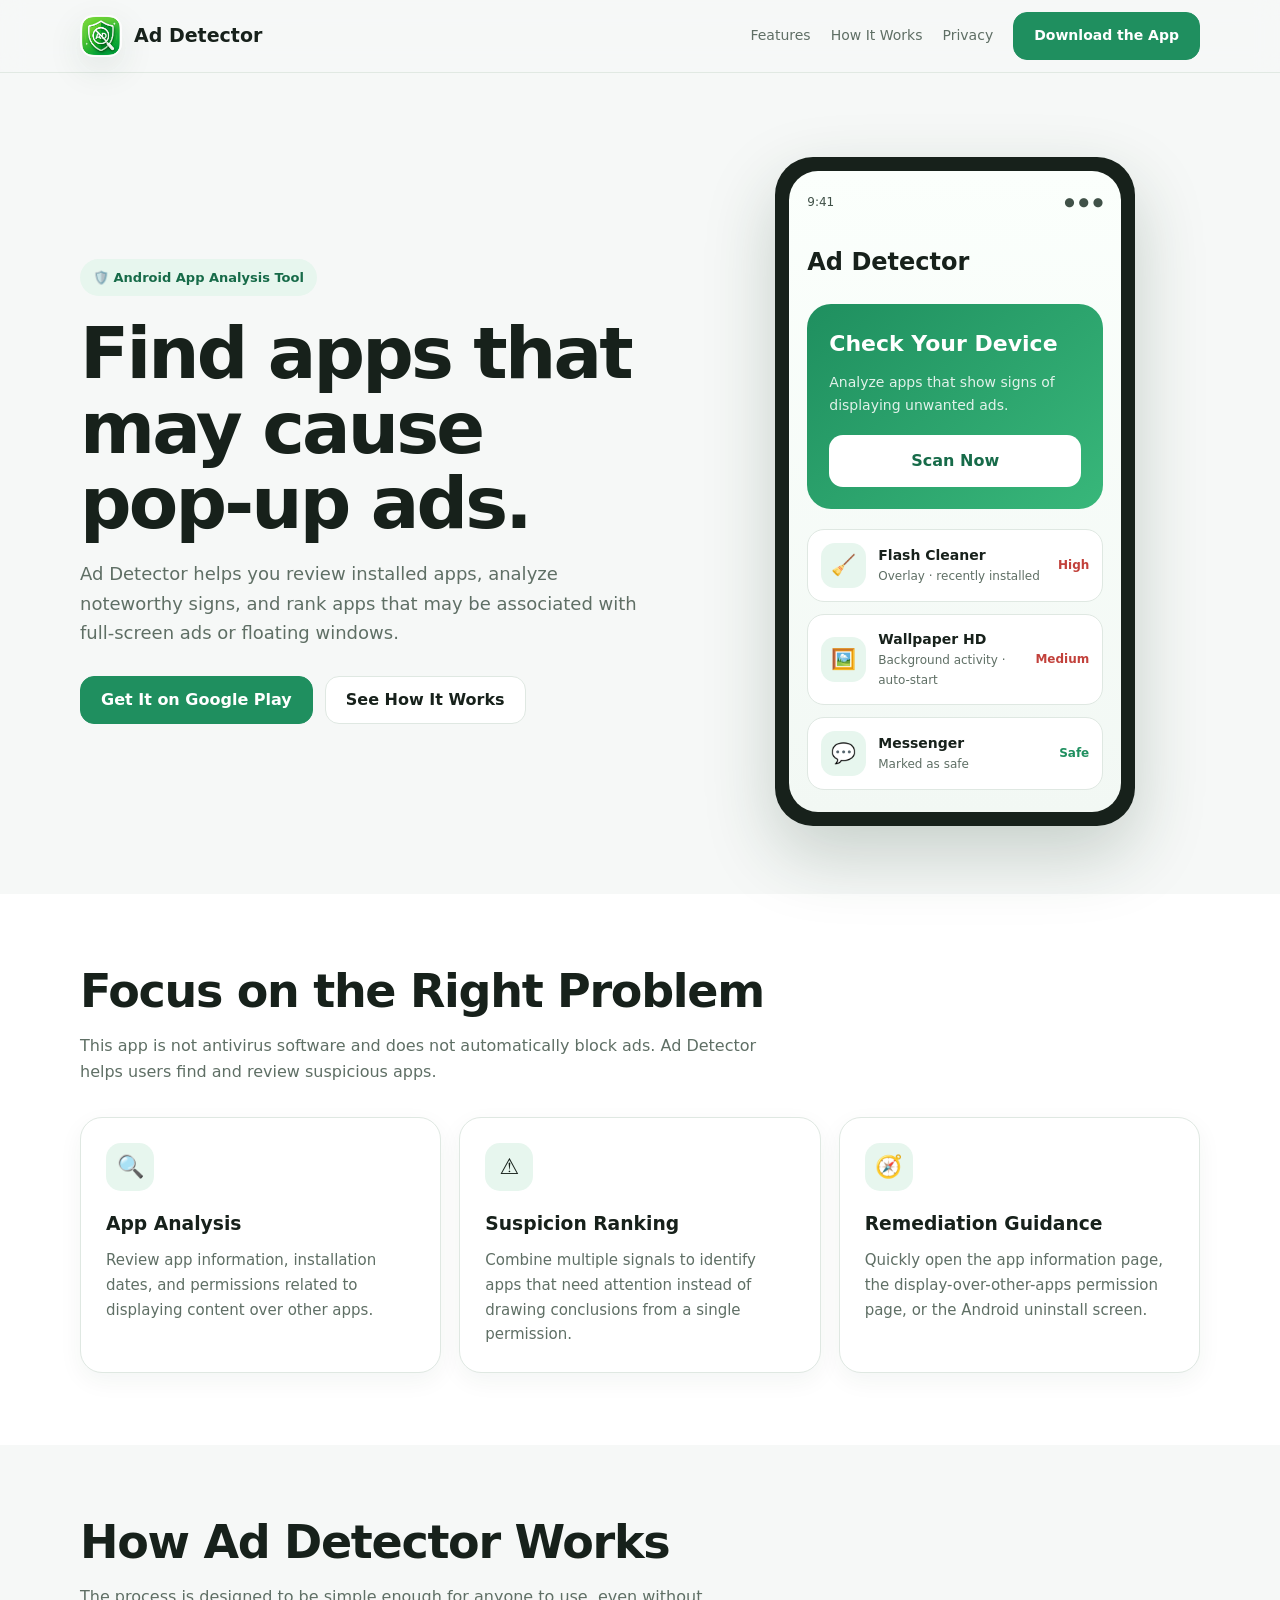
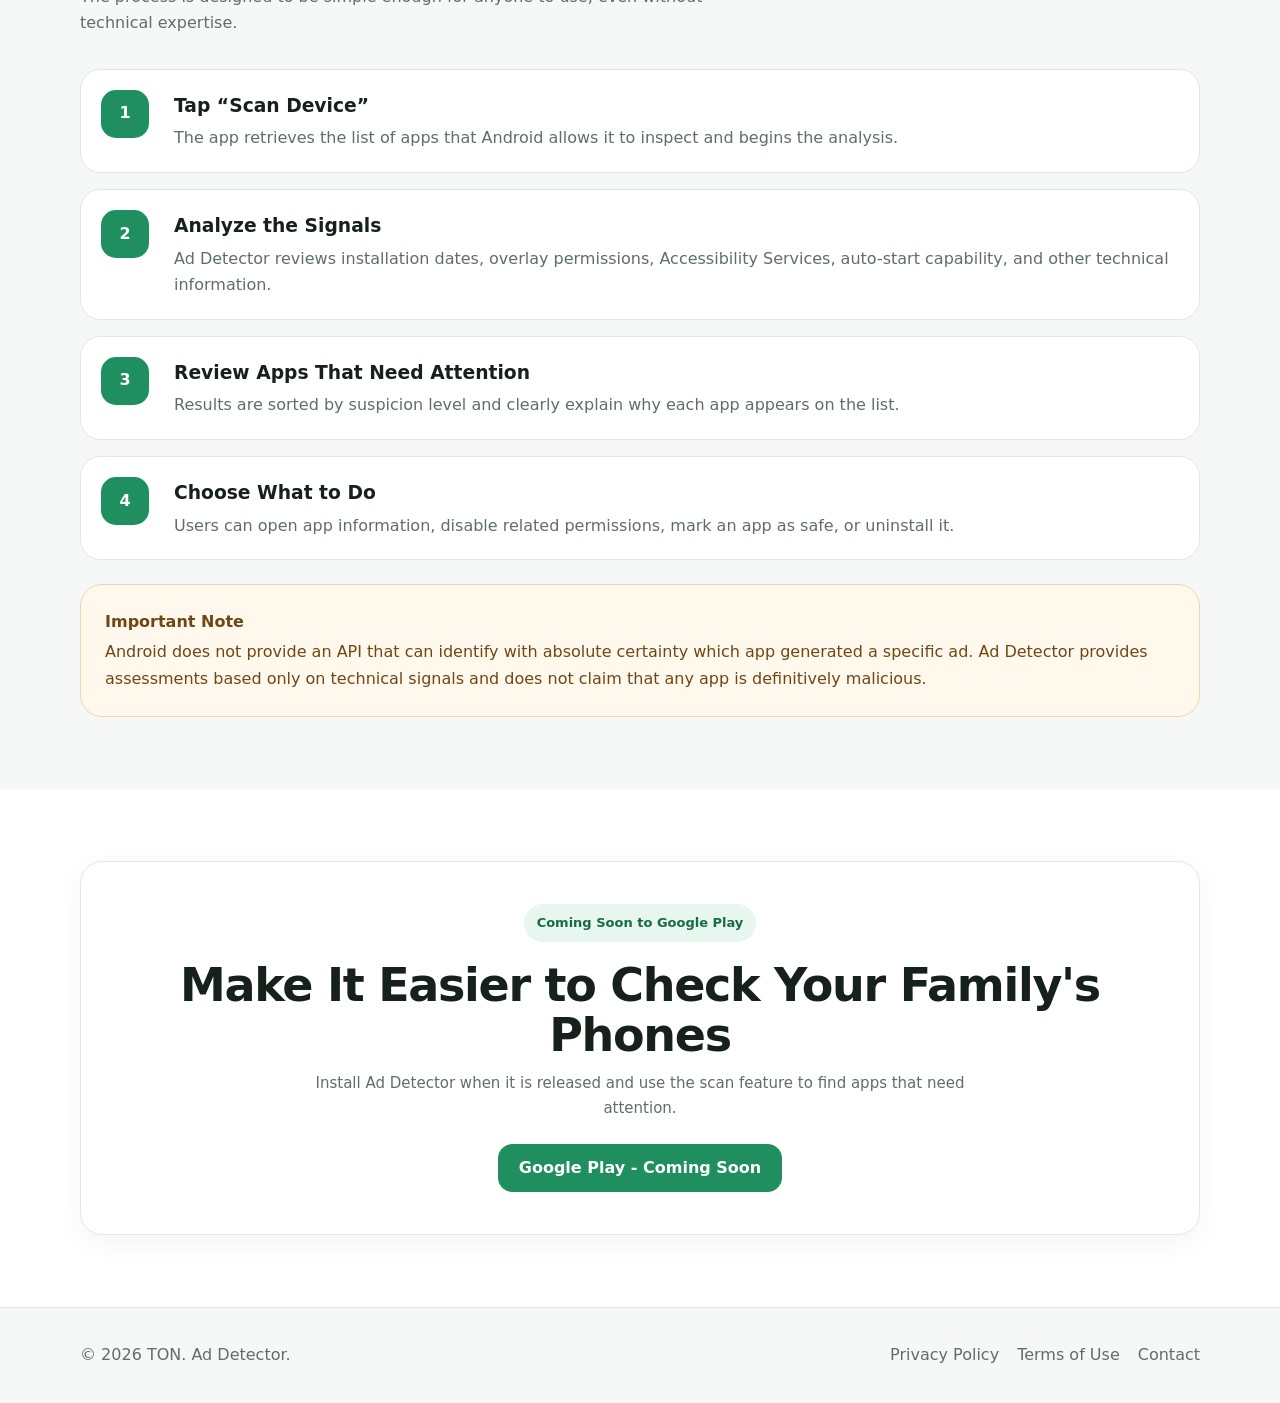
==== index.html @ 83d21034 "init project" ====
<!doctype html>
<html lang="en">
<head>
  <meta charset="utf-8">
  <meta name="viewport" content="width=device-width, initial-scale=1">
  <title>Ad Detector - Find Apps That May Cause Pop-up Ads</title>
  <meta name="description" content="Ad Detector analyzes the apps on your device and identifies apps showing suspicious signs associated with unwanted pop-up ads.">
  <link rel="icon" type="image/png" href="assets/logo.png">
  <link rel="stylesheet" href="assets/style.css">
</head>
<body>
  <nav class="nav">
    <div class="container nav-inner">
      <a class="brand" href="index.html">
        <img class="logo" src="assets/logo.png" alt="Ad Detector logo">
        <span>Ad Detector</span>
      </a>
      <div class="nav-links">
        <a href="#features">Features</a>
        <a href="#how">How It Works</a>
        <a href="privacy.html">Privacy</a>
        <a class="btn btn-primary" href="#download">Download the App</a>
      </div>
    </div>
  </nav>

  <main>
    <section class="hero">
      <div class="container hero-grid">
        <div>
          <span class="badge">🛡️ Android App Analysis Tool</span>
          <h1>Find apps that may cause pop-up ads.</h1>
          <p>
            Ad Detector helps you review installed apps, analyze noteworthy signs,
            and rank apps that may be associated with full-screen ads or floating windows.
          </p>
          <div class="actions">
            <a class="btn btn-primary" href="#download">Get It on Google Play</a>
            <a class="btn btn-secondary" href="#how">See How It Works</a>
          </div>
        </div>

        <div class="phone" aria-label="Ad Detector interface preview">
          <div class="phone-screen">
            <div class="phone-top"><span>9:41</span><span>● ● ●</span></div>
            <div class="app-title">Ad Detector</div>
            <div class="scan-card">
              <strong>Check Your Device</strong>
              <p>Analyze apps that show signs of displaying unwanted ads.</p>
              <div class="scan-button">Scan Now</div>
            </div>
            <div class="mini-list">
              <div class="mini-item">
                <div class="mini-icon">🧹</div>
                <div>
                  <div class="mini-title">Flash Cleaner</div>
                  <div class="mini-sub">Overlay · recently installed</div>
                </div>
                <div class="risk">High</div>
              </div>
              <div class="mini-item">
                <div class="mini-icon">🖼️</div>
                <div>
                  <div class="mini-title">Wallpaper HD</div>
                  <div class="mini-sub">Background activity · auto-start</div>
                </div>
                <div class="risk">Medium</div>
              </div>
              <div class="mini-item">
                <div class="mini-icon">💬</div>
                <div>
                  <div class="mini-title">Messenger</div>
                  <div class="mini-sub">Marked as safe</div>
                </div>
                <div style="font-size:12px;font-weight:800;color:#1f8f5f">Safe</div>
              </div>
            </div>
          </div>
        </div>
      </div>
    </section>

    <section id="features" class="section section-white">
      <div class="container">
        <div class="section-head">
          <h2>Focus on the Right Problem</h2>
          <p>This app is not antivirus software and does not automatically block ads. Ad Detector helps users find and review suspicious apps.</p>
        </div>
        <div class="cards">
          <div class="card">
            <div class="card-icon">🔍</div>
            <h3>App Analysis</h3>
            <p>Review app information, installation dates, and permissions related to displaying content over other apps.</p>
          </div>
          <div class="card">
            <div class="card-icon">⚠️</div>
            <h3>Suspicion Ranking</h3>
            <p>Combine multiple signals to identify apps that need attention instead of drawing conclusions from a single permission.</p>
          </div>
          <div class="card">
            <div class="card-icon">🧭</div>
            <h3>Remediation Guidance</h3>
            <p>Quickly open the app information page, the display-over-other-apps permission page, or the Android uninstall screen.</p>
          </div>
        </div>
      </div>
    </section>

    <section id="how" class="section">
      <div class="container">
        <div class="section-head">
          <h2>How Ad Detector Works</h2>
          <p>The process is designed to be simple enough for anyone to use, even without technical expertise.</p>
        </div>
        <div class="steps">
          <div class="step">
            <div>
              <h3>Tap “Scan Device”</h3>
              <p>The app retrieves the list of apps that Android allows it to inspect and begins the analysis.</p>
            </div>
          </div>
          <div class="step">
            <div>
              <h3>Analyze the Signals</h3>
              <p>Ad Detector reviews installation dates, overlay permissions, Accessibility Services, auto-start capability, and other technical information.</p>
            </div>
          </div>
          <div class="step">
            <div>
              <h3>Review Apps That Need Attention</h3>
              <p>Results are sorted by suspicion level and clearly explain why each app appears on the list.</p>
            </div>
          </div>
          <div class="step">
            <div>
              <h3>Choose What to Do</h3>
              <p>Users can open app information, disable related permissions, mark an app as safe, or uninstall it.</p>
            </div>
          </div>
        </div>

        <div class="notice" style="margin-top:24px">
          <strong>Important Note</strong>
          Android does not provide an API that can identify with absolute certainty which app generated a specific ad.
          Ad Detector provides assessments based only on technical signals and does not claim that any app is definitively malicious.
        </div>
      </div>
    </section>

    <section id="download" class="section section-white">
      <div class="container">
        <div class="card" style="text-align:center;padding:42px">
          <span class="badge">Coming Soon to Google Play</span>
          <h2 style="margin:18px 0 10px">Make It Easier to Check Your Family's Phones</h2>
          <p class="lead" style="max-width:720px;margin:0 auto 24px">
            Install Ad Detector when it is released and use the scan feature to find apps that need attention.
          </p>
          <a class="btn btn-primary" href="#" aria-disabled="true">Google Play - Coming Soon</a>
        </div>
      </div>
    </section>
  </main>

  <footer class="footer">
    <div class="container footer-inner">
      <div>© 2026 TON. Ad Detector.</div>
      <div class="footer-links">
        <a href="privacy.html">Privacy Policy</a>
        <a href="terms.html">Terms of Use</a>
        <a href="mailto:toandv5@gmail.com">Contact</a>
      </div>
    </div>
  </footer>
</body>
</html>
---- assets/style.css ----
:root {
  --bg: #f6f8f7;
  --surface: #ffffff;
  --text: #17211b;
  --muted: #5f6f65;
  --primary: #1f8f5f;
  --primary-dark: #176b49;
  --accent: #e7f6ee;
  --warning: #d97706;
  --danger: #c2413b;
  --border: #dfe8e2;
  --shadow: 0 12px 35px rgba(29, 73, 50, .10);
}

* { box-sizing: border-box; }
html { scroll-behavior: smooth; }
body {
  margin: 0;
  font-family: Inter, ui-sans-serif, system-ui, -apple-system, BlinkMacSystemFont, "Segoe UI", sans-serif;
  color: var(--text);
  background: var(--bg);
  line-height: 1.65;
}
a { color: inherit; text-decoration: none; }
img { max-width: 100%; }

.container {
  width: min(1120px, calc(100% - 32px));
  margin: 0 auto;
}

.nav {
  position: sticky;
  top: 0;
  z-index: 20;
  backdrop-filter: blur(12px);
  background: rgba(246,248,247,.88);
  border-bottom: 1px solid rgba(223,232,226,.9);
}
.nav-inner {
  height: 72px;
  display: flex;
  align-items: center;
  justify-content: space-between;
  gap: 20px;
}
.brand {
  display: flex;
  align-items: center;
  gap: 12px;
  font-weight: 800;
  font-size: 19px;
}
.logo {
  width: 42px;
  height: 42px;
  border-radius: 14px;
  display: block;
  object-fit: cover;
  box-shadow: var(--shadow);
}
.nav-links {
  display: flex;
  align-items: center;
  gap: 20px;
  color: var(--muted);
  font-size: 14px;
}
.nav-links a:hover { color: var(--primary); }

.hero {
  padding: 84px 0 68px;
}
.hero-grid {
  display: grid;
  grid-template-columns: 1.08fr .92fr;
  align-items: center;
  gap: 56px;
}
.badge {
  display: inline-flex;
  align-items: center;
  gap: 8px;
  padding: 8px 13px;
  border-radius: 999px;
  color: var(--primary-dark);
  background: var(--accent);
  font-size: 13px;
  font-weight: 700;
}
h1 {
  margin: 20px 0 18px;
  font-size: clamp(42px, 6vw, 72px);
  line-height: 1.04;
  letter-spacing: -2.8px;
}
.hero p {
  margin: 0 0 28px;
  color: var(--muted);
  font-size: 18px;
  max-width: 680px;
}
.actions {
  display: flex;
  flex-wrap: wrap;
  gap: 12px;
}
.btn {
  min-height: 48px;
  padding: 0 20px;
  border-radius: 14px;
  display: inline-flex;
  align-items: center;
  justify-content: center;
  font-weight: 750;
  border: 1px solid var(--border);
}
.btn-primary {
  color: #fff;
  background: var(--primary);
  border-color: var(--primary);
}
.btn-primary:hover { background: var(--primary-dark); }
.btn-secondary {
  color: var(--text);
  background: var(--surface);
}
.btn-secondary:hover { border-color: var(--primary); }

.phone {
  width: min(360px, 100%);
  margin: auto;
  padding: 14px;
  border-radius: 38px;
  background: #17211b;
  box-shadow: 0 28px 70px rgba(26,62,43,.22);
}
.phone-screen {
  min-height: 610px;
  padding: 22px 18px;
  border-radius: 29px;
  background: linear-gradient(180deg, #fbfffc, #f2f8f4);
}
.phone-top {
  display: flex;
  justify-content: space-between;
  color: #405148;
  font-size: 12px;
}
.app-title {
  margin-top: 30px;
  font-size: 24px;
  font-weight: 800;
}
.scan-card {
  margin-top: 22px;
  padding: 22px;
  border-radius: 24px;
  color: white;
  background: linear-gradient(140deg, var(--primary), #38b77a);
}
.scan-card strong { font-size: 22px; display: block; }
.scan-card p { color: rgba(255,255,255,.86); font-size: 14px; margin: 8px 0 18px; }
.scan-button {
  padding: 13px 18px;
  border-radius: 14px;
  color: var(--primary-dark);
  background: #fff;
  text-align: center;
  font-weight: 800;
}
.mini-list { margin-top: 20px; display: grid; gap: 12px; }
.mini-item {
  display: grid;
  grid-template-columns: 45px 1fr auto;
  align-items: center;
  gap: 12px;
  padding: 13px;
  border: 1px solid var(--border);
  background: white;
  border-radius: 17px;
}
.mini-icon {
  width: 45px; height: 45px; border-radius: 14px;
  display: grid; place-items: center;
  background: var(--accent); font-size: 20px;
}
.mini-title { font-weight: 800; font-size: 14px; }
.mini-sub { color: var(--muted); font-size: 12px; }
.risk { font-size: 12px; font-weight: 800; color: var(--danger); }

.section { padding: 72px 0; }
.section-white { background: white; }
.section-head { max-width: 700px; margin-bottom: 32px; }
.section h2 {
  margin: 0 0 12px;
  font-size: clamp(30px, 4vw, 46px);
  line-height: 1.1;
  letter-spacing: -1.3px;
}
.section-head p, .lead { color: var(--muted); }

.cards {
  display: grid;
  grid-template-columns: repeat(3, 1fr);
  gap: 18px;
}
.card {
  padding: 25px;
  border: 1px solid var(--border);
  border-radius: 22px;
  background: var(--surface);
  box-shadow: 0 8px 25px rgba(25,63,42,.05);
}
.card-icon {
  width: 48px; height: 48px;
  border-radius: 15px;
  display: grid; place-items: center;
  background: var(--accent);
  font-size: 22px;
}
.card h3 { margin: 18px 0 8px; }
.card p { margin: 0; color: var(--muted); font-size: 15px; }

.steps {
  counter-reset: step;
  display: grid;
  gap: 16px;
}
.step {
  display: grid;
  grid-template-columns: 55px 1fr;
  gap: 18px;
  align-items: start;
  padding: 20px;
  border-radius: 20px;
  background: var(--surface);
  border: 1px solid var(--border);
}
.step::before {
  counter-increment: step;
  content: counter(step);
  width: 48px; height: 48px;
  display: grid; place-items: center;
  border-radius: 15px;
  color: white; background: var(--primary);
  font-weight: 850;
}
.step h3 { margin: 1px 0 4px; }
.step p { margin: 0; color: var(--muted); }

.notice {
  padding: 24px;
  border-radius: 22px;
  border: 1px solid #f2d5ab;
  background: #fff9ed;
  color: #714614;
}
.notice strong { display: block; margin-bottom: 4px; }

.footer {
  padding: 34px 0;
  color: var(--muted);
  border-top: 1px solid var(--border);
}
.footer-inner {
  display: flex;
  justify-content: space-between;
  gap: 20px;
  flex-wrap: wrap;
}
.footer-links { display: flex; gap: 18px; }

.page-header {
  padding: 64px 0 28px;
}
.page-header h1 {
  font-size: clamp(38px, 5vw, 58px);
  margin-bottom: 10px;
}
.legal {
  padding-bottom: 70px;
}
.legal article {
  padding: 34px;
  border-radius: 24px;
  border: 1px solid var(--border);
  background: var(--surface);
}
.legal h2 { margin-top: 34px; font-size: 24px; }
.legal h2:first-child { margin-top: 0; }
.legal p, .legal li { color: #44534a; }
.legal ul { padding-left: 22px; }

@media (max-width: 860px) {
  .hero-grid { grid-template-columns: 1fr; }
  .hero { padding-top: 56px; }
  .cards { grid-template-columns: 1fr; }
  .nav-links a:not(.btn) { display: none; }
}
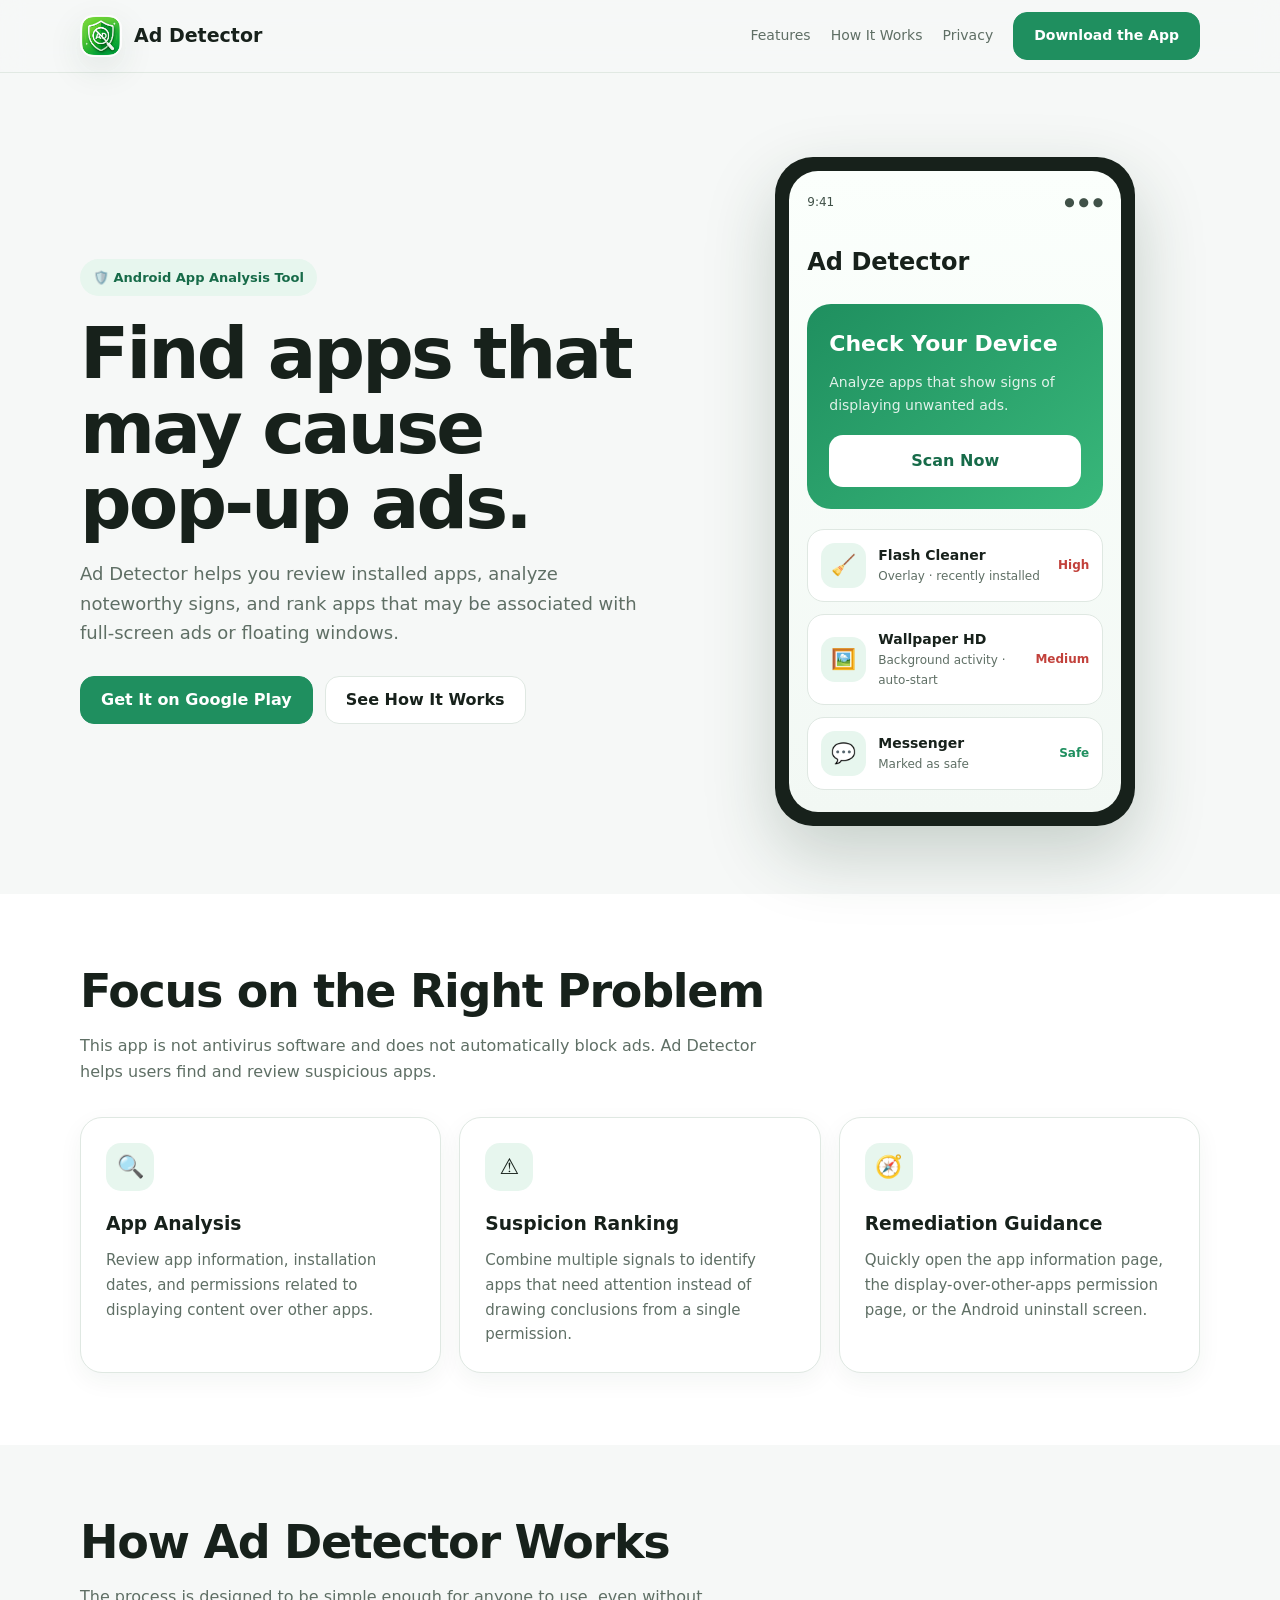
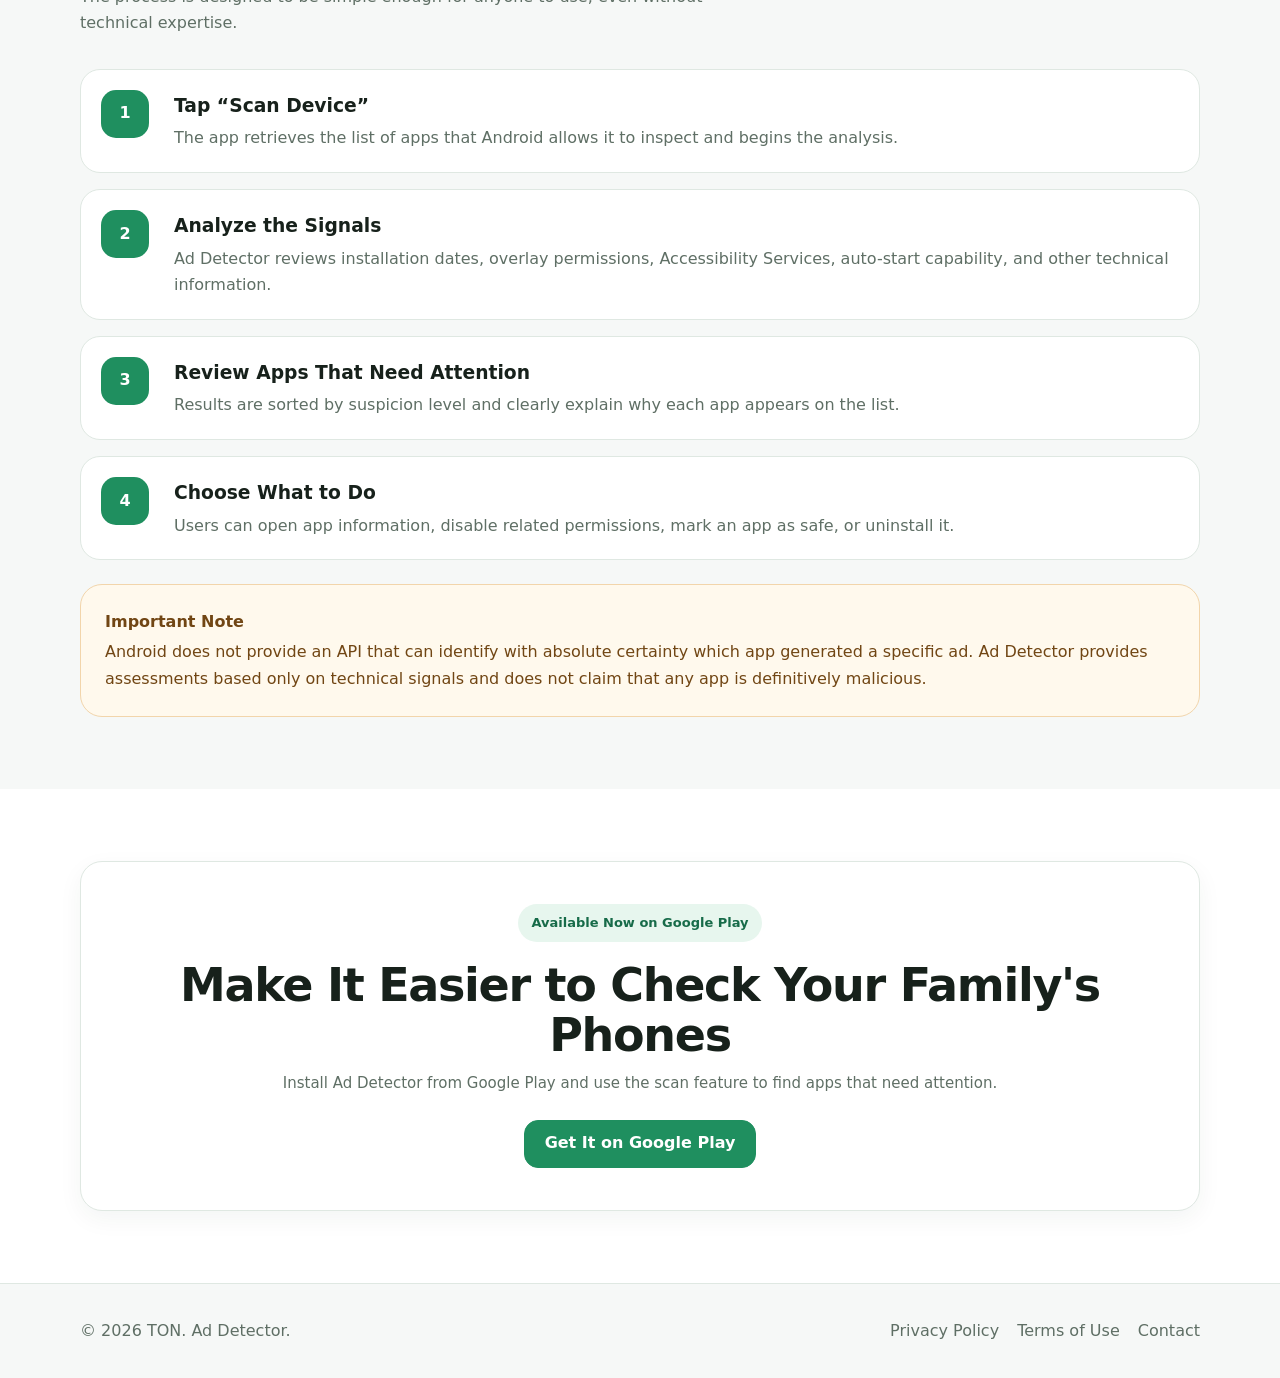
==== commit 3f229583: "Update website for Google Play release" ====
--- a/index.html
+++ b/index.html
@@ -19,7 +19,7 @@
         <a href="#features">Features</a>
         <a href="#how">How It Works</a>
         <a href="privacy.html">Privacy</a>
-        <a class="btn btn-primary" href="#download">Download the App</a>
+        <a class="btn btn-primary" href="https://play.google.com/store/apps/details?id=com.ton.addetector">Download the App</a>
       </div>
     </div>
   </nav>
@@ -35,7 +35,7 @@
             and rank apps that may be associated with full-screen ads or floating windows.
           </p>
           <div class="actions">
-            <a class="btn btn-primary" href="#download">Get It on Google Play</a>
+            <a class="btn btn-primary" href="https://play.google.com/store/apps/details?id=com.ton.addetector">Get It on Google Play</a>
             <a class="btn btn-secondary" href="#how">See How It Works</a>
           </div>
         </div>
@@ -150,12 +150,12 @@
     <section id="download" class="section section-white">
       <div class="container">
         <div class="card" style="text-align:center;padding:42px">
-          <span class="badge">Coming Soon to Google Play</span>
+          <span class="badge">Available Now on Google Play</span>
           <h2 style="margin:18px 0 10px">Make It Easier to Check Your Family's Phones</h2>
           <p class="lead" style="max-width:720px;margin:0 auto 24px">
-            Install Ad Detector when it is released and use the scan feature to find apps that need attention.
+            Install Ad Detector from Google Play and use the scan feature to find apps that need attention.
           </p>
-          <a class="btn btn-primary" href="#" aria-disabled="true">Google Play - Coming Soon</a>
+          <a class="btn btn-primary" href="https://play.google.com/store/apps/details?id=com.ton.addetector">Get It on Google Play</a>
         </div>
       </div>
     </section>
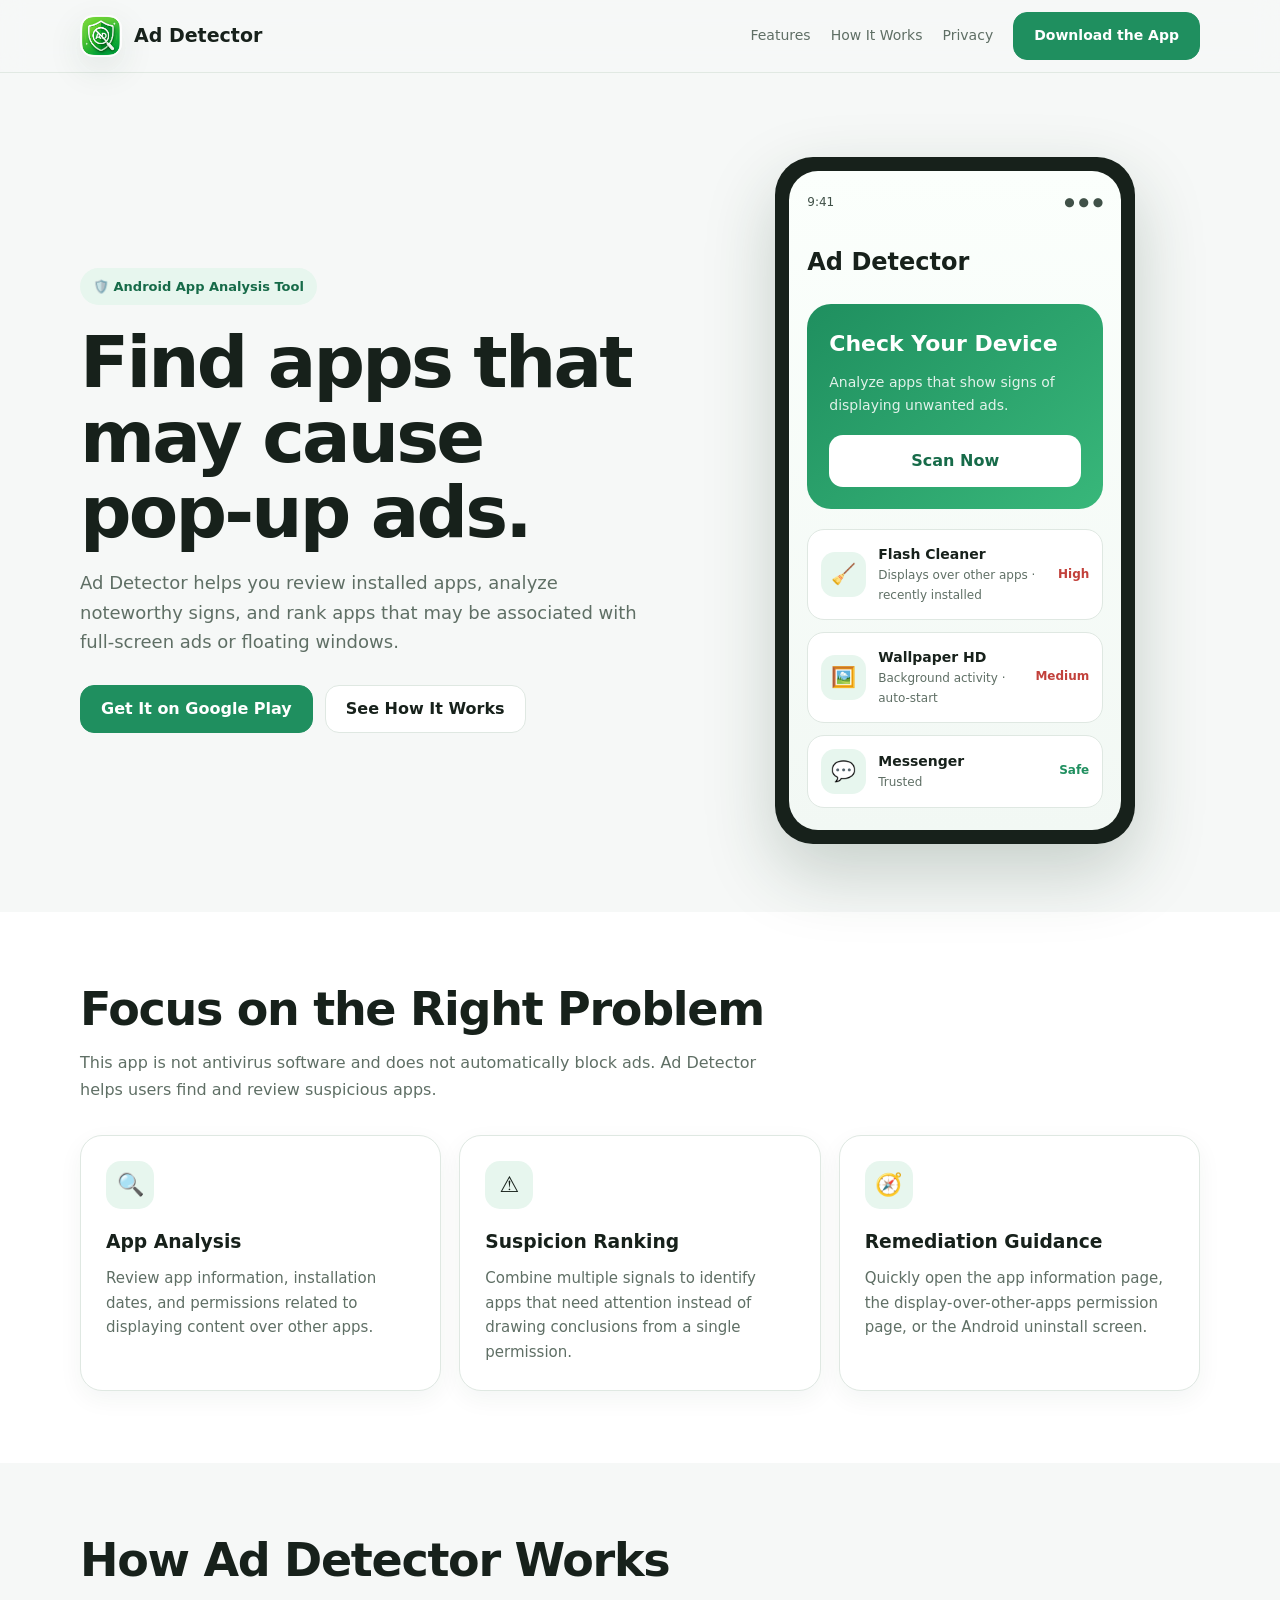
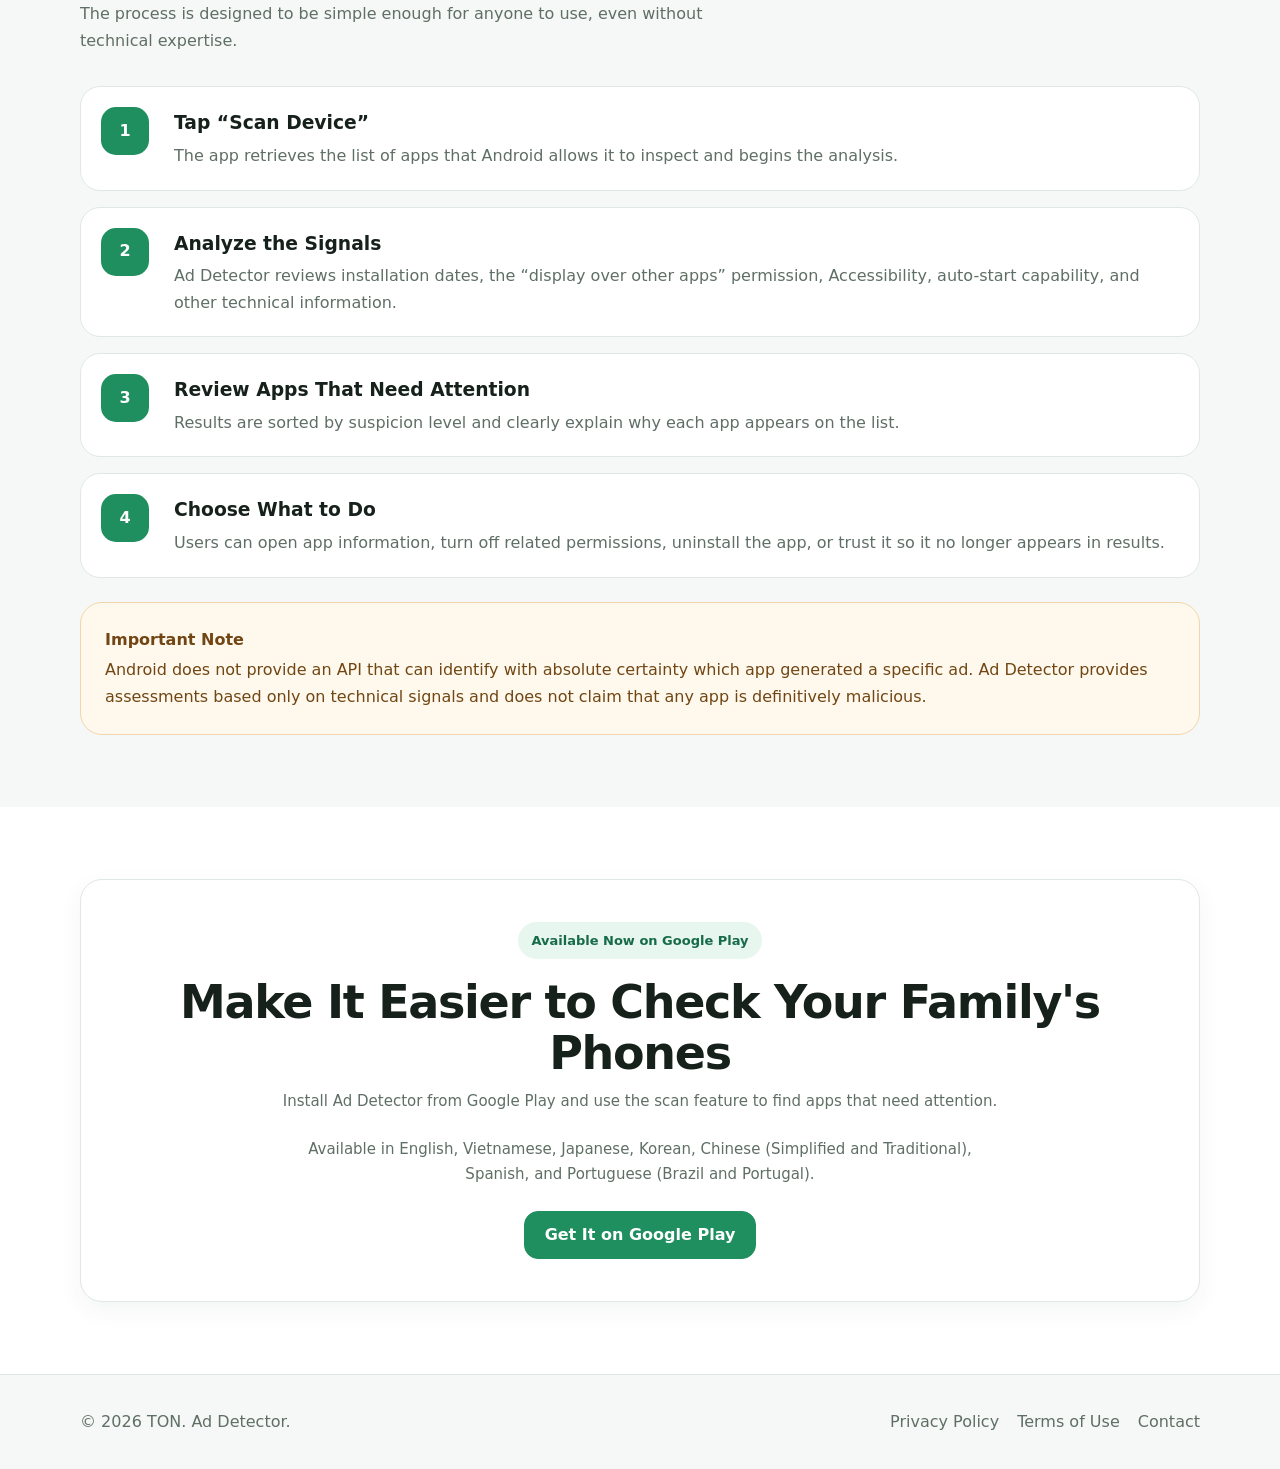
==== commit 97598192: "Update privacy policy and site for the next app release - Privacy: document HIDE_OVERLAY_WINDOWS and" ====
--- a/index.html
+++ b/index.html
@@ -54,7 +54,7 @@
                 <div class="mini-icon">🧹</div>
                 <div>
                   <div class="mini-title">Flash Cleaner</div>
-                  <div class="mini-sub">Overlay · recently installed</div>
+                  <div class="mini-sub">Displays over other apps · recently installed</div>
                 </div>
                 <div class="risk">High</div>
               </div>
@@ -70,7 +70,7 @@
                 <div class="mini-icon">💬</div>
                 <div>
                   <div class="mini-title">Messenger</div>
-                  <div class="mini-sub">Marked as safe</div>
+                  <div class="mini-sub">Trusted</div>
                 </div>
                 <div style="font-size:12px;font-weight:800;color:#1f8f5f">Safe</div>
               </div>
@@ -122,7 +122,7 @@
           <div class="step">
             <div>
               <h3>Analyze the Signals</h3>
-              <p>Ad Detector reviews installation dates, overlay permissions, Accessibility Services, auto-start capability, and other technical information.</p>
+              <p>Ad Detector reviews installation dates, the “display over other apps” permission, Accessibility, auto-start capability, and other technical information.</p>
             </div>
           </div>
           <div class="step">
@@ -134,7 +134,7 @@
           <div class="step">
             <div>
               <h3>Choose What to Do</h3>
-              <p>Users can open app information, disable related permissions, mark an app as safe, or uninstall it.</p>
+              <p>Users can open app information, turn off related permissions, uninstall the app, or trust it so it no longer appears in results.</p>
             </div>
           </div>
         </div>
@@ -155,6 +155,9 @@
           <p class="lead" style="max-width:720px;margin:0 auto 24px">
             Install Ad Detector from Google Play and use the scan feature to find apps that need attention.
           </p>
+          <p style="margin:0 auto 24px;max-width:720px">
+            Available in English, Vietnamese, Japanese, Korean, Chinese (Simplified and Traditional), Spanish, and Portuguese (Brazil and Portugal).
+          </p>
           <a class="btn btn-primary" href="https://play.google.com/store/apps/details?id=com.ton.addetector">Get It on Google Play</a>
         </div>
       </div>
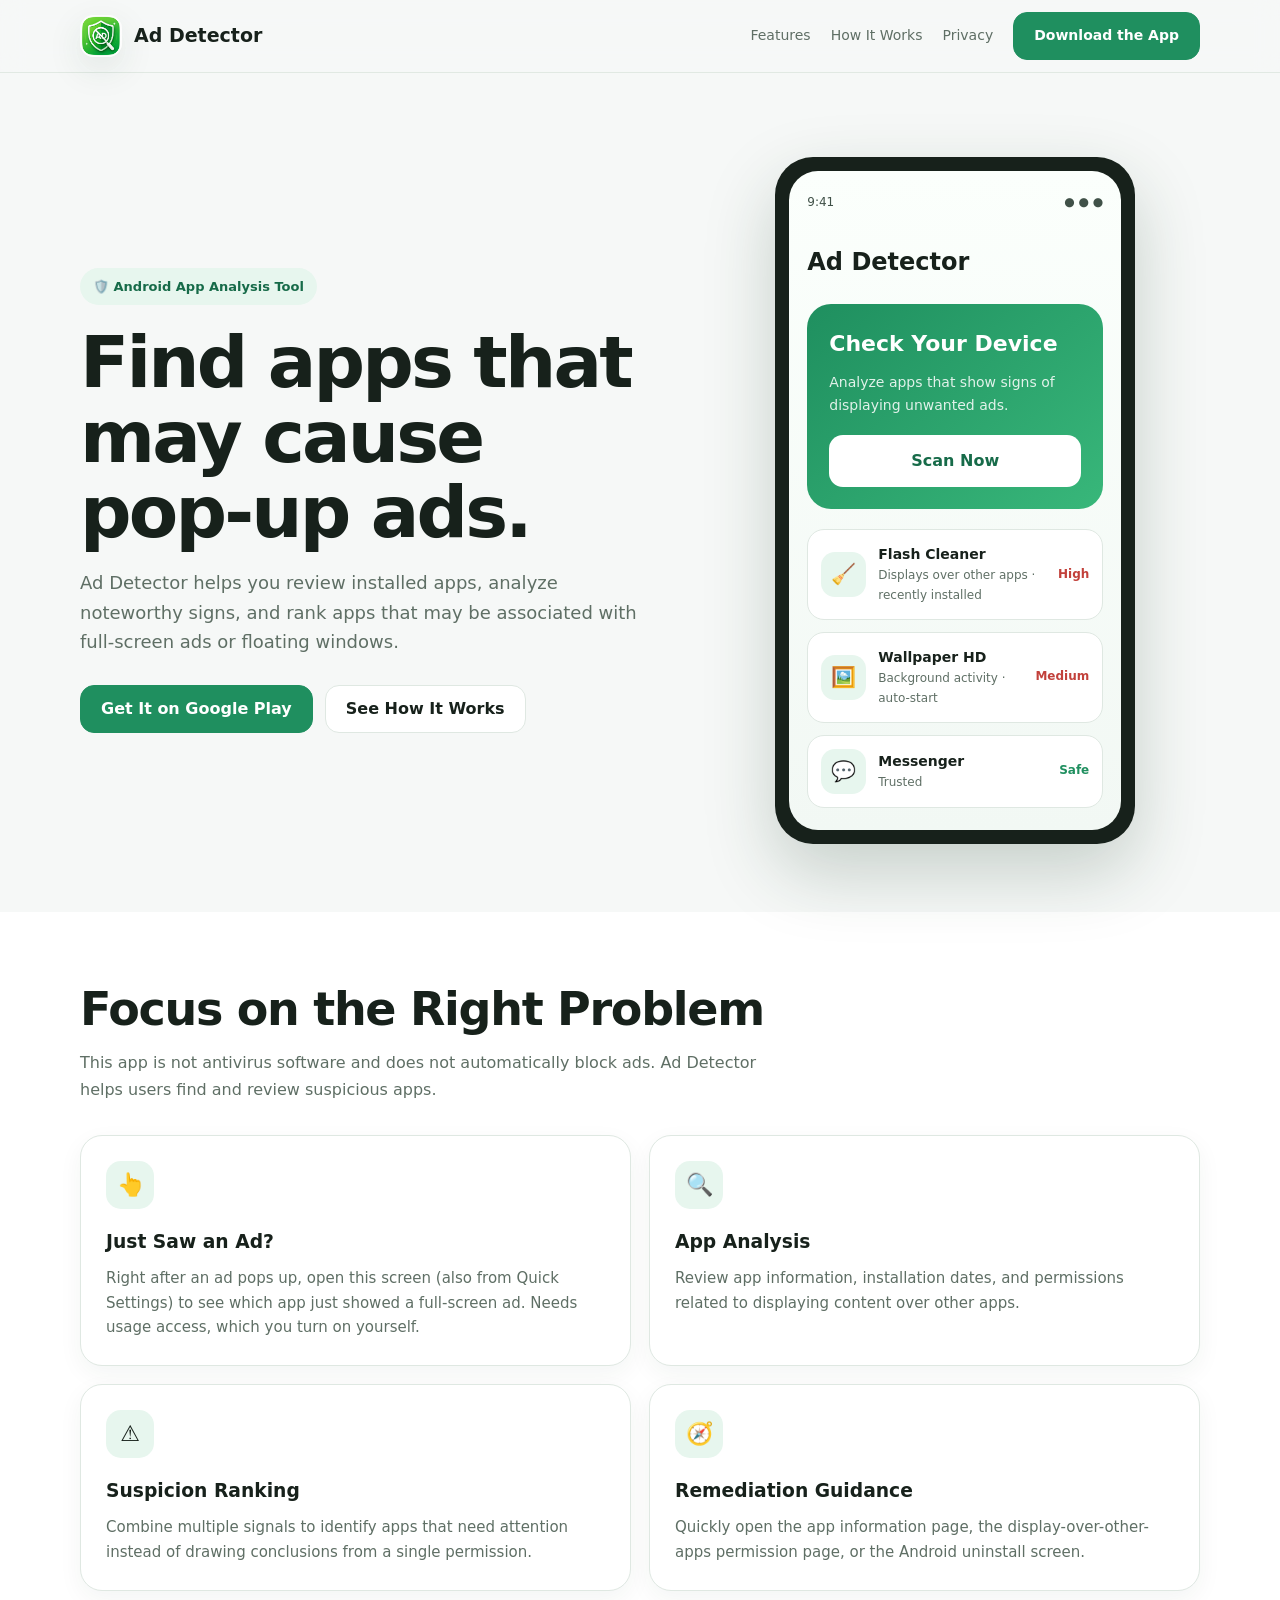
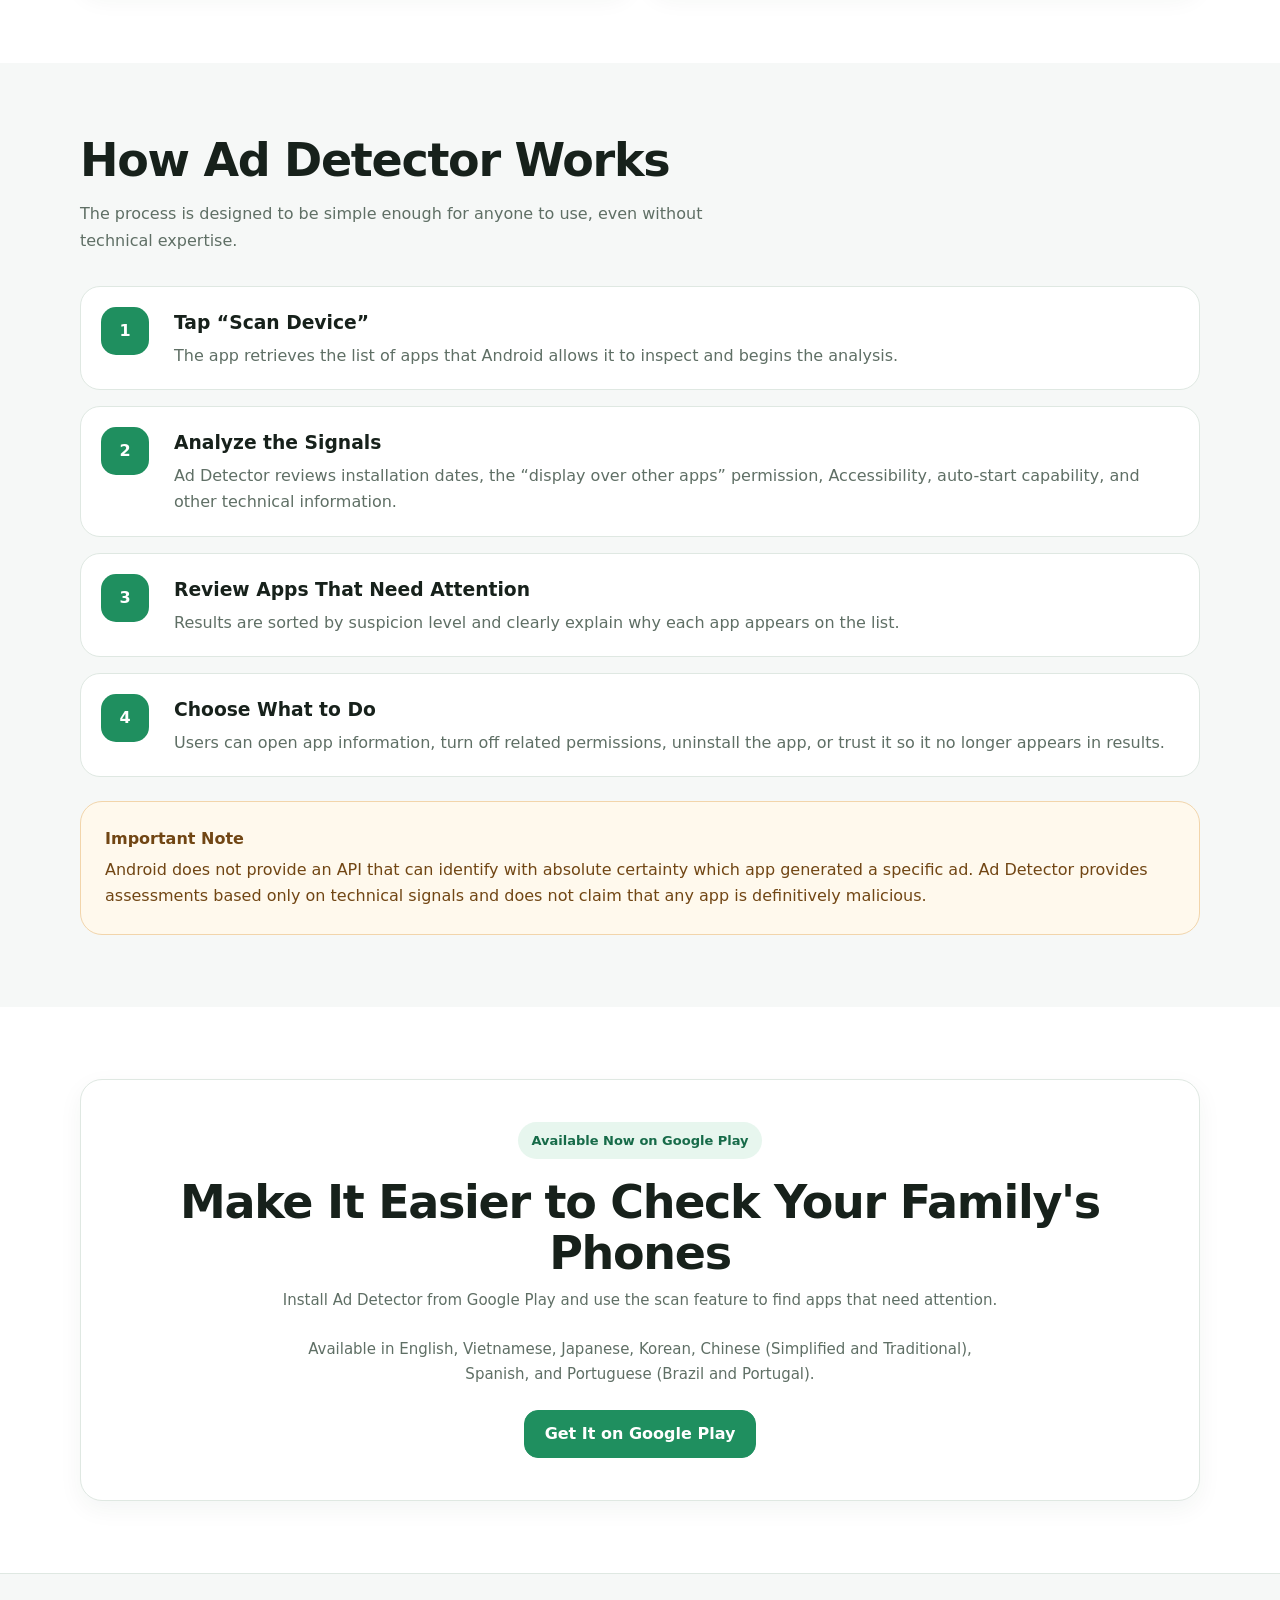
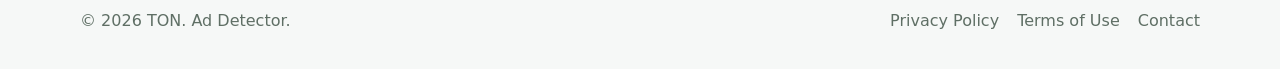
==== commit 05c84be8: "Document usage access and the Quick Settings tile for 1.4.0 Privacy policy: PACKAGE_USAGE_STATS is o" ====
--- a/index.html
+++ b/index.html
@@ -88,6 +88,11 @@
         </div>
         <div class="cards">
           <div class="card">
+            <div class="card-icon">👆</div>
+            <h3>Just Saw an Ad?</h3>
+            <p>Right after an ad pops up, open this screen (also from Quick Settings) to see which app just showed a full-screen ad. Needs usage access, which you turn on yourself.</p>
+          </div>
+          <div class="card">
             <div class="card-icon">🔍</div>
             <h3>App Analysis</h3>
             <p>Review app information, installation dates, and permissions related to displaying content over other apps.</p>
--- a/assets/style.css
+++ b/assets/style.css
@@ -203,7 +203,7 @@
 
 .cards {
   display: grid;
-  grid-template-columns: repeat(3, 1fr);
+  grid-template-columns: repeat(2, 1fr);
   gap: 18px;
 }
 .card {
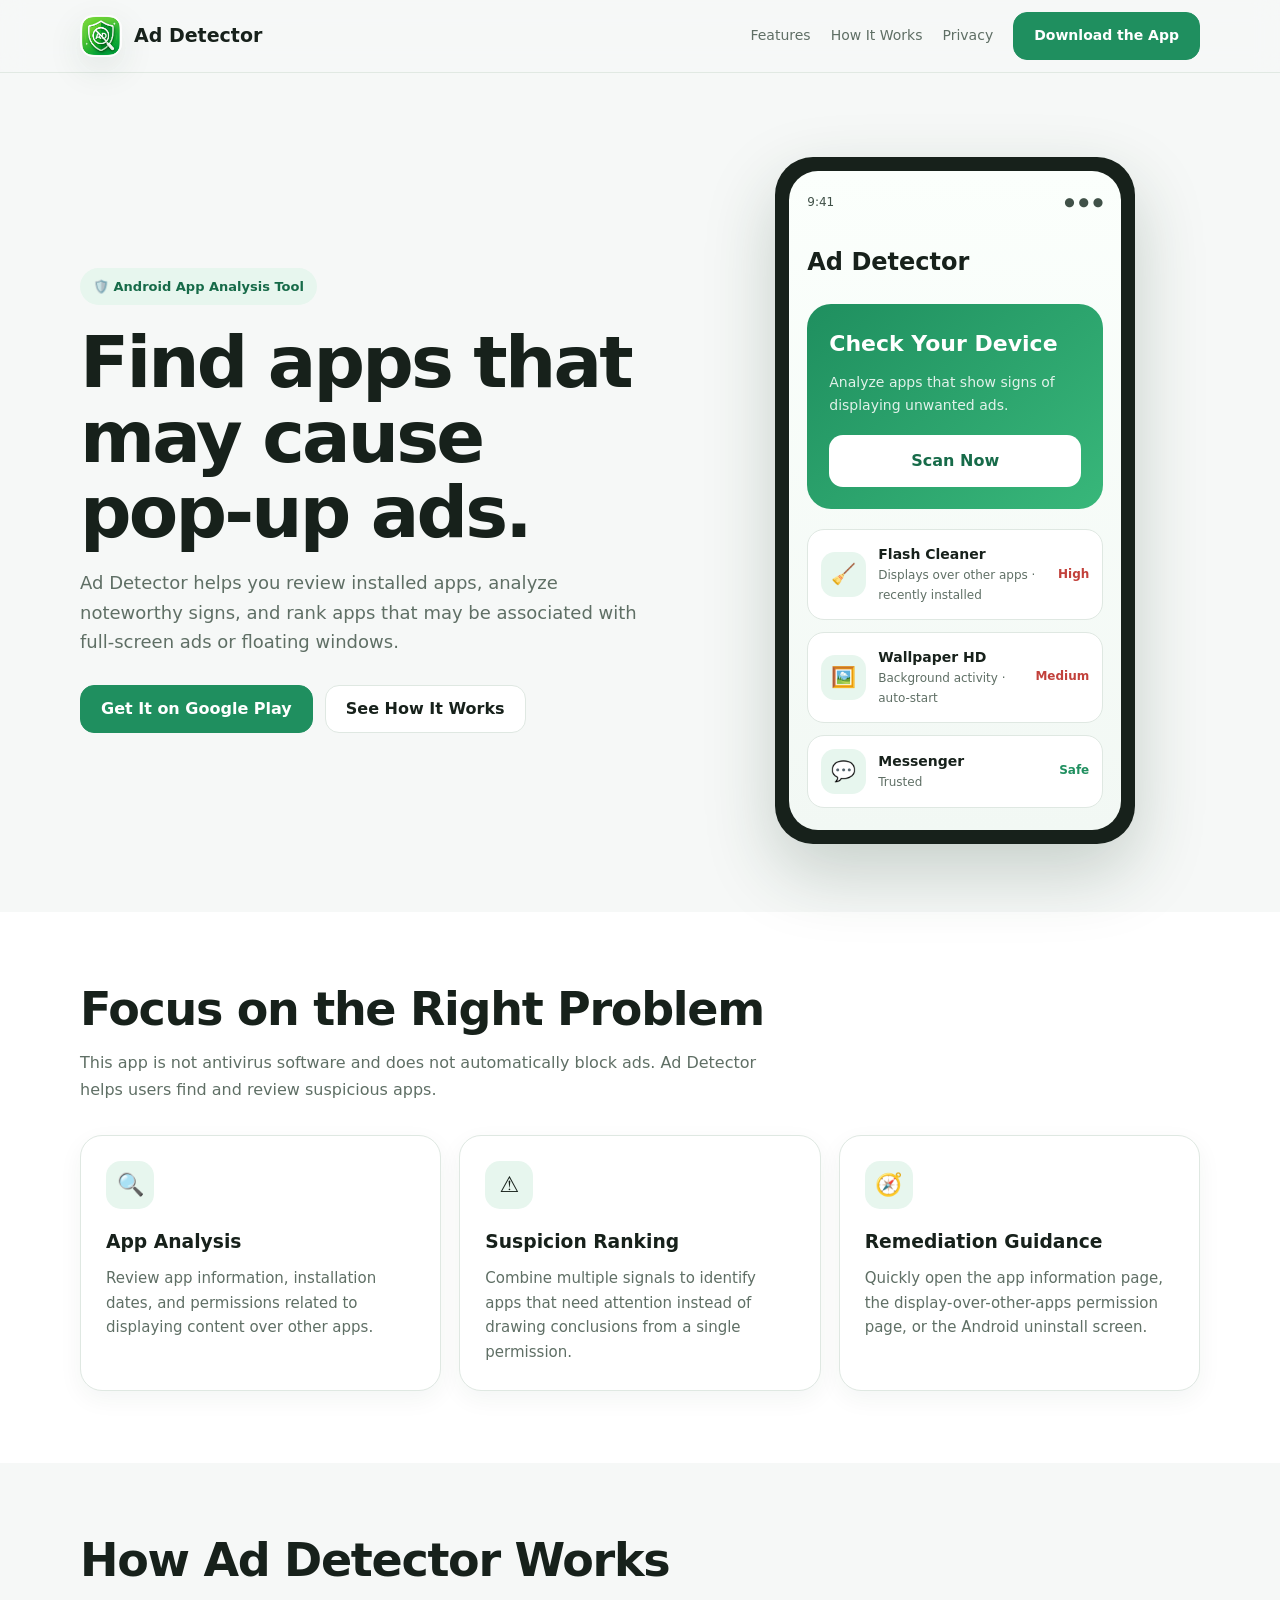
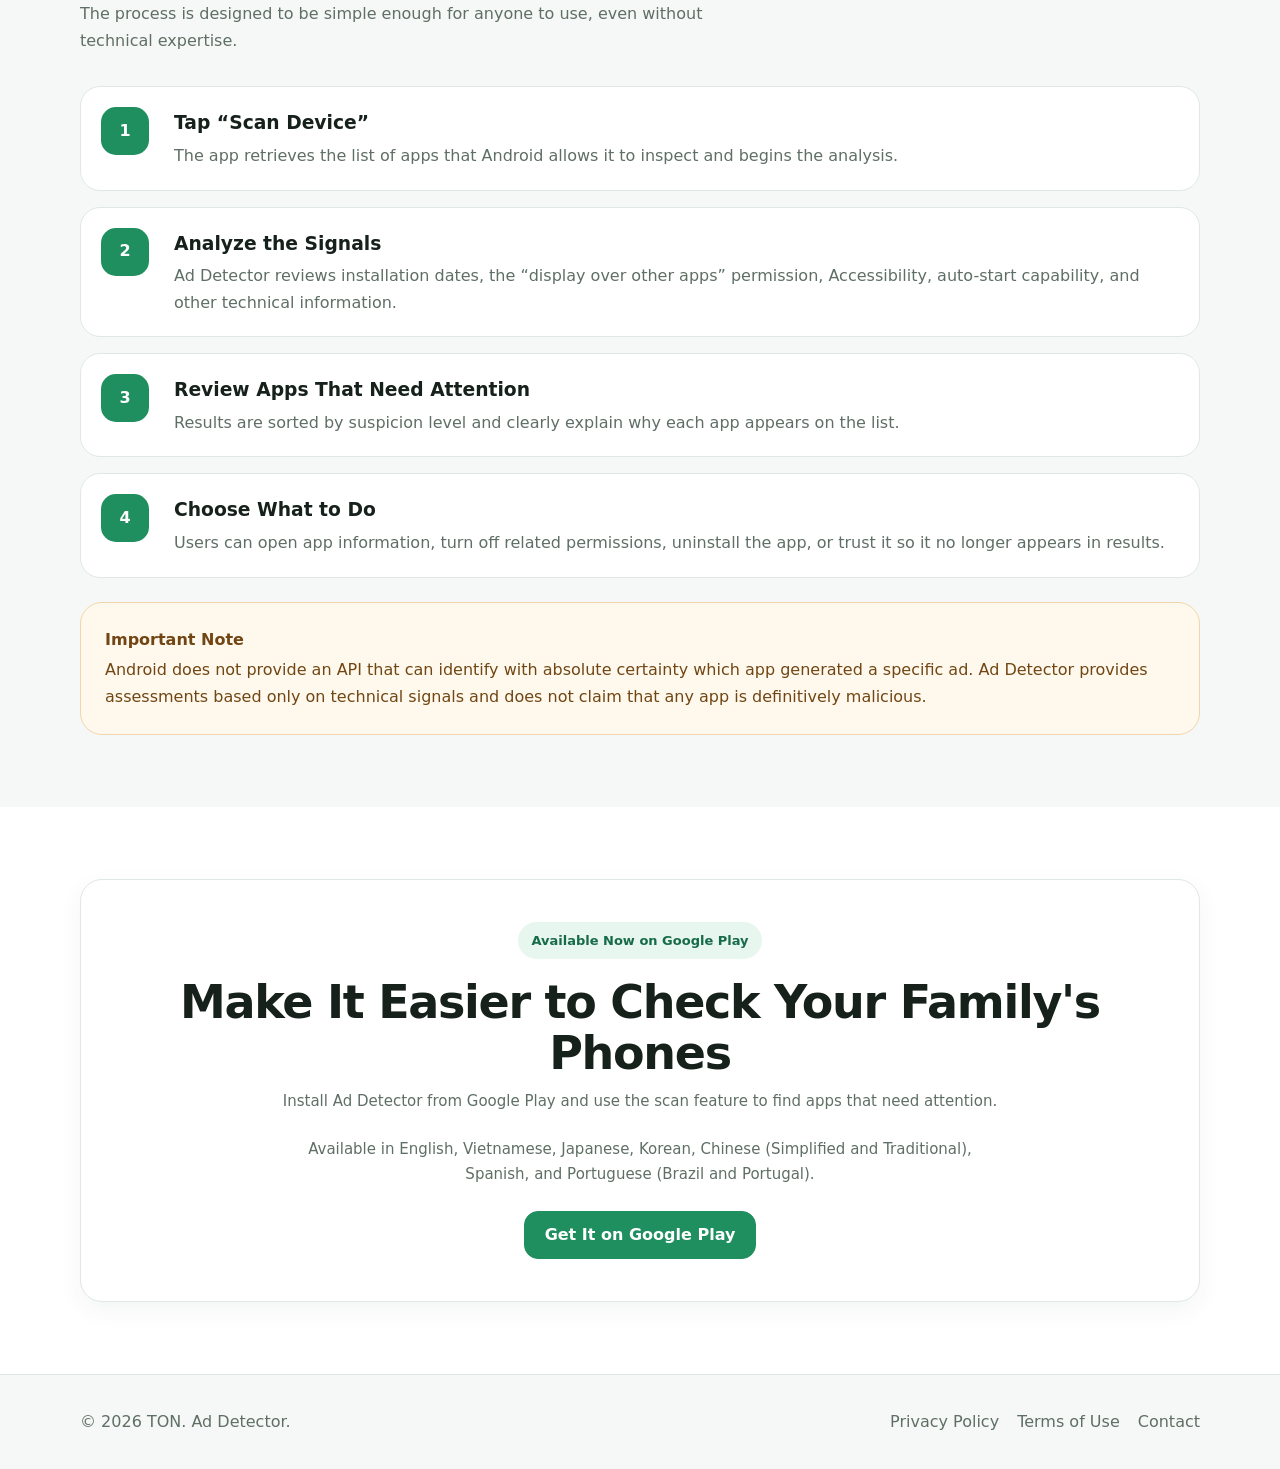
==== commit d8c876a5: "Move the 1.4.0 policy update to branch release/app-1.4.0 main matches the live site (app 1.3.0). The" ====
--- a/index.html
+++ b/index.html
@@ -88,11 +88,6 @@
         </div>
         <div class="cards">
           <div class="card">
-            <div class="card-icon">👆</div>
-            <h3>Just Saw an Ad?</h3>
-            <p>Right after an ad pops up, open this screen (also from Quick Settings) to see which app just showed a full-screen ad. Needs usage access, which you turn on yourself.</p>
-          </div>
-          <div class="card">
             <div class="card-icon">🔍</div>
             <h3>App Analysis</h3>
             <p>Review app information, installation dates, and permissions related to displaying content over other apps.</p>
--- a/assets/style.css
+++ b/assets/style.css
@@ -203,7 +203,7 @@
 
 .cards {
   display: grid;
-  grid-template-columns: repeat(2, 1fr);
+  grid-template-columns: repeat(3, 1fr);
   gap: 18px;
 }
 .card {
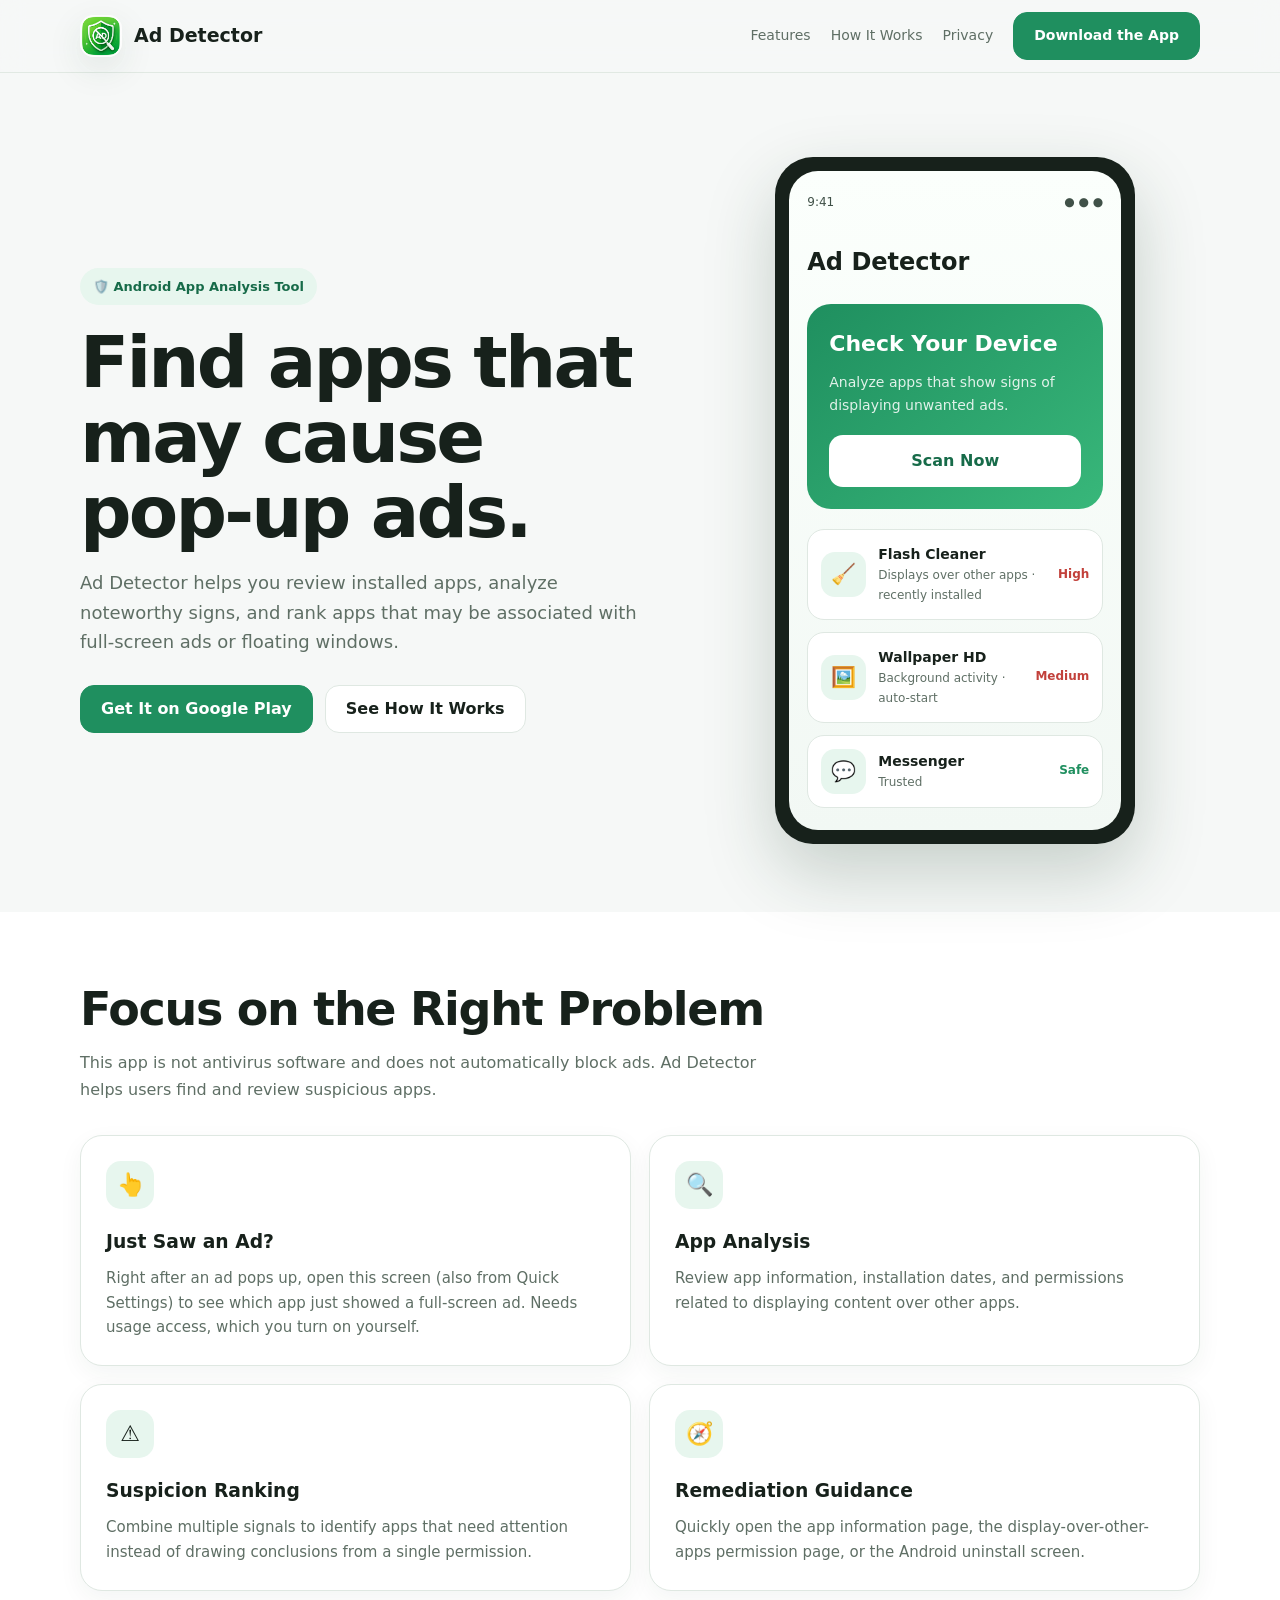
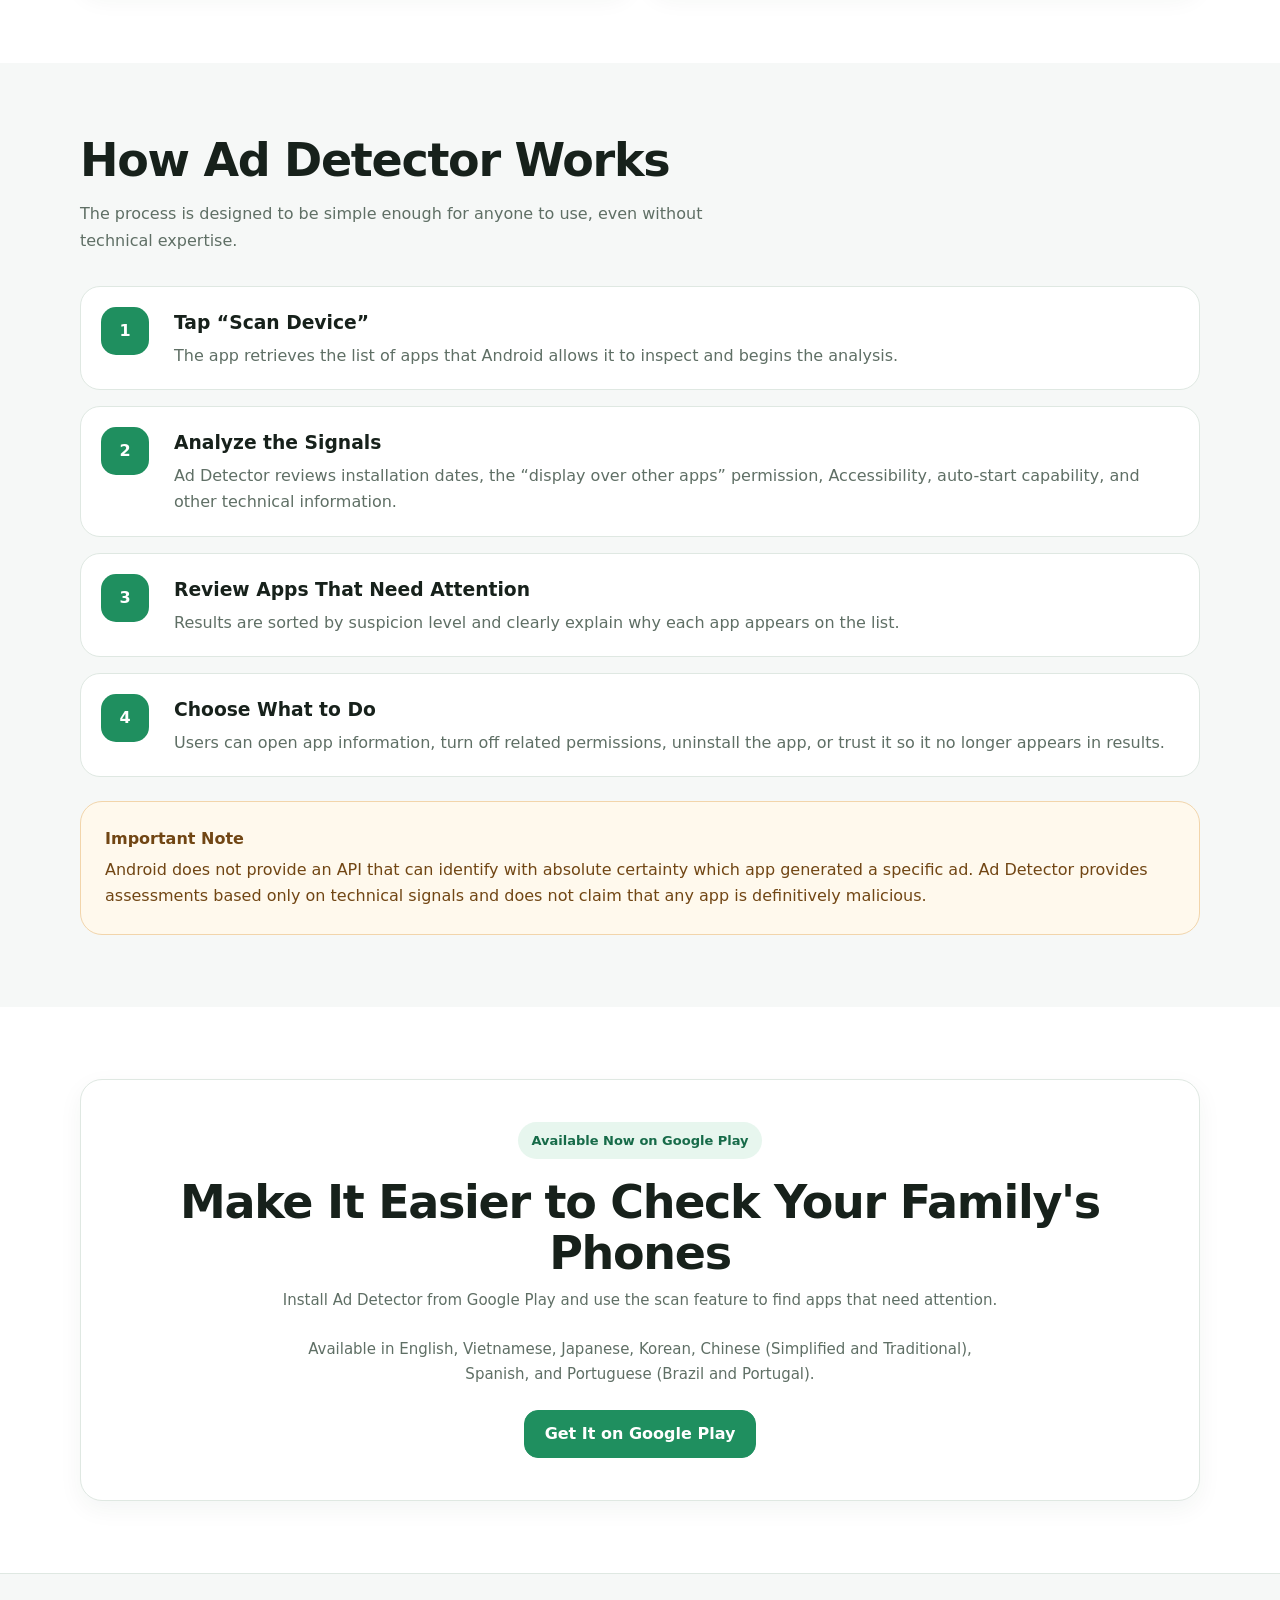
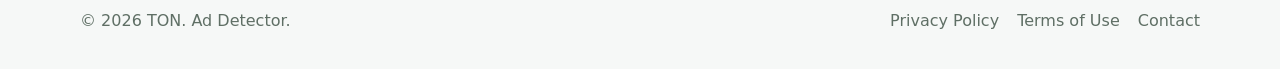
==== commit 70af0821: "Privacy policy and site for app release 1.4.0 (versionCode 9) For Ad Detector 1.4.0 (versionCode 9)." ====
--- a/index.html
+++ b/index.html
@@ -88,6 +88,11 @@
         </div>
         <div class="cards">
           <div class="card">
+            <div class="card-icon">👆</div>
+            <h3>Just Saw an Ad?</h3>
+            <p>Right after an ad pops up, open this screen (also from Quick Settings) to see which app just showed a full-screen ad. Needs usage access, which you turn on yourself.</p>
+          </div>
+          <div class="card">
             <div class="card-icon">🔍</div>
             <h3>App Analysis</h3>
             <p>Review app information, installation dates, and permissions related to displaying content over other apps.</p>
--- a/assets/style.css
+++ b/assets/style.css
@@ -203,7 +203,7 @@
 
 .cards {
   display: grid;
-  grid-template-columns: repeat(3, 1fr);
+  grid-template-columns: repeat(2, 1fr);
   gap: 18px;
 }
 .card {
